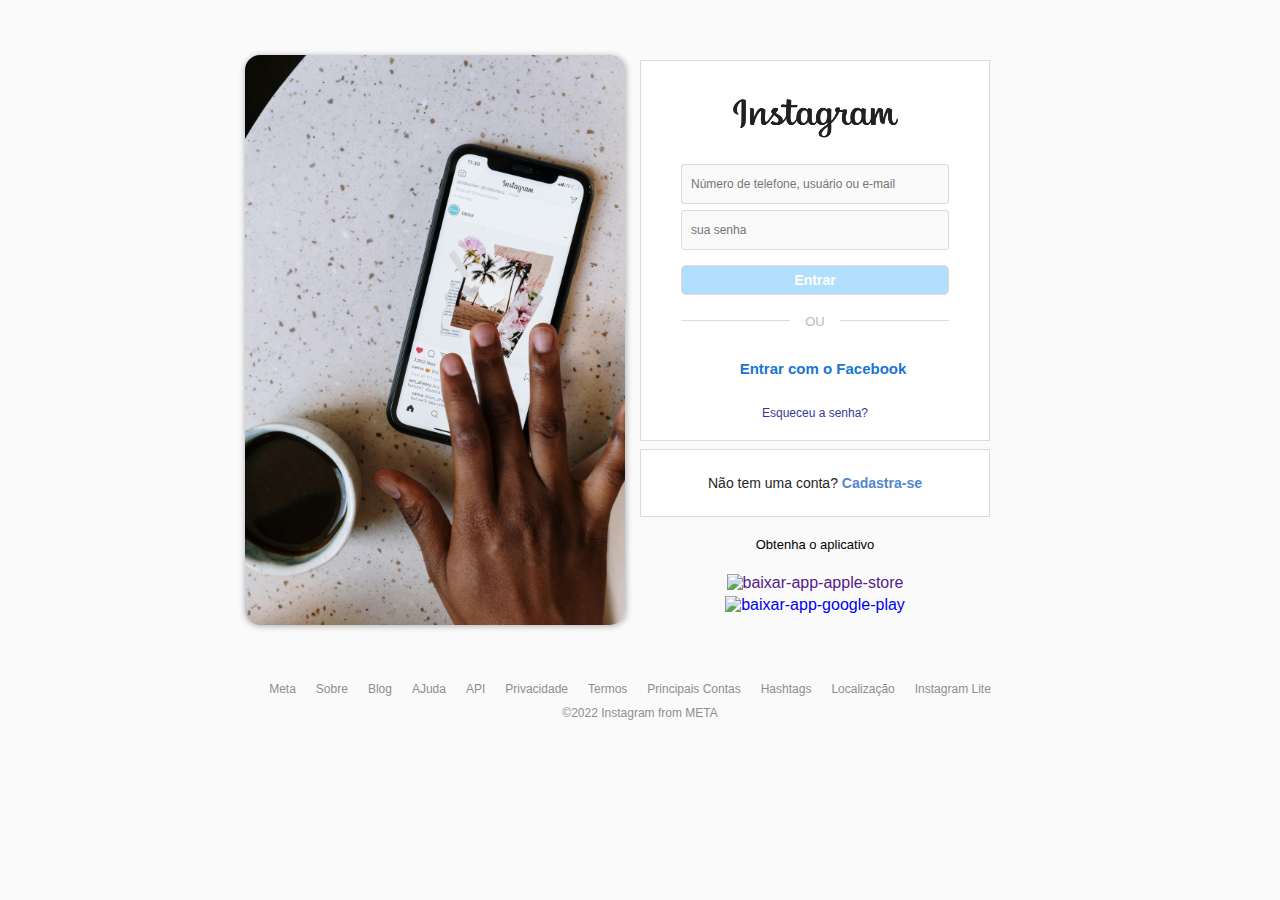
==== Inspiração_home_instagram/index.html @ 8de10107 "Commit e push 02 projetos" ====
<!DOCTYPE html>
<html lang="pt-br">
<head>
    <meta charset="UTF-8">
    <meta name="viewport" content="width=device-width, initial-scale=1.0">
    <title>Instagram</title>
    <link rel="stylesheet" href="css/style.css">
    <link rel="shortcut icon" href="img/instagram.png" type="image/x-icon">
    <link rel="stylesheet" href="css/responsive.css">
</head>
<body>
    <!-- Tag para todo o conteúdo principal -->
    <main>
        <!-- Tag para segmentar a divisão do conteúdo Fotos/Forms -->
        <div id="main-container">

            <!-- Tag para a imagem -->
            <div id="banner-container">
                <img src="img/celular_insta.jpg" alt="Crie uma conta no Instagram">
            </div>

            <!-- Login e Registro -->
            
            
            <div id="form-container">
            <div id="img-box">
                <img class="logo-instagram" src="img/Instagram_logo.png" alt="logo-instagram">
                
                <!-- Form login -->
                <form id="login-form">
                    
                    <input type="text" name="username" placeholder="Número de telefone, usuário ou e-mail">
                    <input type="password" name="senha" placeholder="sua senha">
                    <input type="submit" value="Entrar">
                
                </form>
                <div class="separator">
                    <div class="line">
                        <span>Ou</span>
                    </div>
                </div>    

                <div id="other-links">
                        <div class="facebook-login">
                           <a href="#">
                               <img src="/img/facebook.png" alt="">
                             <span>Entrar com o Facebook</span>
                           </a>
                        </div>
                
                    <div class="forgot-password">
                        <a href="#">Esqueceu a senha?</a>
                    </div>
                        
                </div>


                

            </div>

            <div id="register-container">
                <p>Não tem uma conta? <a href="#">Cadastra-se</a></p>
                
            </div>    
            
            
            <div class="get-app-container">
                
                <p>Obtenha o aplicativo</p>

                <a href="">
                    <img src="/img/logotipo-da-apple.png" alt="baixar-app-apple-store">
                </a>

                <a href="#">

                    <img src="/img/google-play.png" alt="baixar-app-google-play">

                </a>
            </div>



        </div>
    </main>

    <footer>
        <nav>
            <ul class="footer-links">

                <li><a href="#">Meta</a></li>
                <li><a href="#">Sobre</a></li>
                <li><a href="#">Blog</a></li>
                <li><a href="#">AJuda</a></li>
                <li><a href="#">API</a></li>
                <li><a href="#">Privacidade</a></li>
                <li><a href="#">Termos</a></li>
                <li><a href="#">Principais Contas</a></li>
                <li><a href="#">Hashtags</a></li>
                <li><a href="#">Localização</a></li>
                <li><a href="#">Instagram Lite</a></li>
            </ul>
        </nav>
        <p class="copyright">&copy;2022 Instagram from META</p>
    </footer>
</body>
</html>
---- Inspiração_home_instagram/css/style.css ----
/* Geral */
*{
    padding: 0;
    margin: 0;
    box-sizing: border-box;
    font-family: Helvetica, sans-serif;
}

body{
    background-color: #fafafa;
}

/* todo o conteúdo está dentro de main-container */
#main-container{
    display: flex;
    margin-top: 30px;
}

#banner-container, #form-container{
    flex: 1 1 0;
    width: 50%;
}

#banner-container{
    text-align: right;
}

/* a img nunca vai passar de 380px, mas vai ocupar todo o espaço disponível */
#banner-container img{
    width: 100%;
    max-width: 380px;
    margin-right: 15px;
    margin-top: 25px;
    border-radius: 15px;
    box-shadow: 0.5px 1px 6px rgba(0, 0, 0, 0.312);
}

#form-container{
    text-align: center;
}

/* Login */

#img-box{
    background-color: #fff;
    border: 1px solid #dbdbdb;
    width: 350px;
    margin-top: 30px;
}

.logo-instagram{
    width: 175px;
    height: 51px;
    margin: 30px auto 12px;
}

/* form login */

#login-form input{
    display: block;
    font-size: 12px;
    padding: 12px 9px;
    background-color: #fafafa;
    border: 1px solid #dbdbdb;
    border-radius: 3px;
    width: 268px;
    margin: 6px auto;
}
#login-form input[type="submit"]{
    background-color: #b2dffc;
    color: #fff;
    margin-top: 15px;
    border-radius: 5px;
    height: 30px;
    font-size: 14px;
    padding: 0;
    font-weight: bolder;
}

/* separador */

.separator{
    position: relative;
}

.line{
    border-top: 1px solid #dbdbdb;
    width: 268px;
    margin:25px auto 35px ;
}

.separator span{
    position: absolute;
    text-transform: uppercase;
    color: #bbb;
    background-color: #fff;
    top: -6px;
    width: 50px;
    margin-left: -25px;
    font-size: 13px;
}

/* facebook login */

.facebook-login{
    margin-bottom: 25px;
}

.facebook-login a{
    text-decoration: none;
    color: #1976D2;
    display: flex;
    justify-content: center;
    align-items: center;
}
.facebook-login img{
    width: 16px;
    height: 16px;
}

.facebook-login span{
    padding: 2px;
    margin: 2px 3px;
    font-weight: bolder;
    font-size: 15px;
}


/* Esqueceu a senha */
.forgot-password{
    margin-bottom: 20px;
    font-size: 12px;
}

.forgot-password a{
    text-decoration: none;
    color: #373799;

}

/* cadastre-se */

#register-container{
    background-color: #fff;
    border: 1px solid #dbdbdb;
    width: 350px;
    margin-top: 8px;
    padding: 25px;
}

#register-container p{
    color: #262626;
    font-size: 14px;
}

#register-container a{
    color: #5287cc;
    text-decoration: none;
    font-weight: bolder;
}

/* baixar app */

.get-app-container{
    text-align: center;
    width: 350px;
}

.get-app-container p{
    font-size: 13px;
    margin: 20px 0;
}

.get-app-container a{
    text-decoration: none;
}
.get-app-container img{
    width: 35px;
    height: 35px;
    margin: 2px 20px;
}


/* footer */

footer{
    text-align: left;
    width: 100%;
    margin: 50px auto;
    display: flex;
    flex-direction: column;
    justify-content: center;
    align-items: center;
}

footer .footer-links{
    display: flex;
    list-style: none;
}

.footer-links li{
    margin-right: 20px;
    margin-bottom: 9px;
}

.footer-links a,   .copyright{
    text-decoration: none;
    color: #8e8e8e;
    font-size: 12px;
}
---- Inspiração_home_instagram/css/responsive.css ----
/* Celulares */

@media (max-width: 450px){
    body{
        background-color: #fff ;
    }
    #banner-container{
        display: none;
    }


    #main-container, #img-box{
        margin-top: 0;
    }


    #form-container, #img-box, #register-container, .get-app-container{
        width: 100%;
        border: none;
    }
   

    .footer{
        width: 90%;
    }

    .footer-links{
        flex-wrap: wrap;
        justify-content: center;
        margin-bottom: 30px;

    }

}

/* tablets */

@media (max-width: 800px){

    #banner-container, #form-container{
        padding: 18px;
    }
}
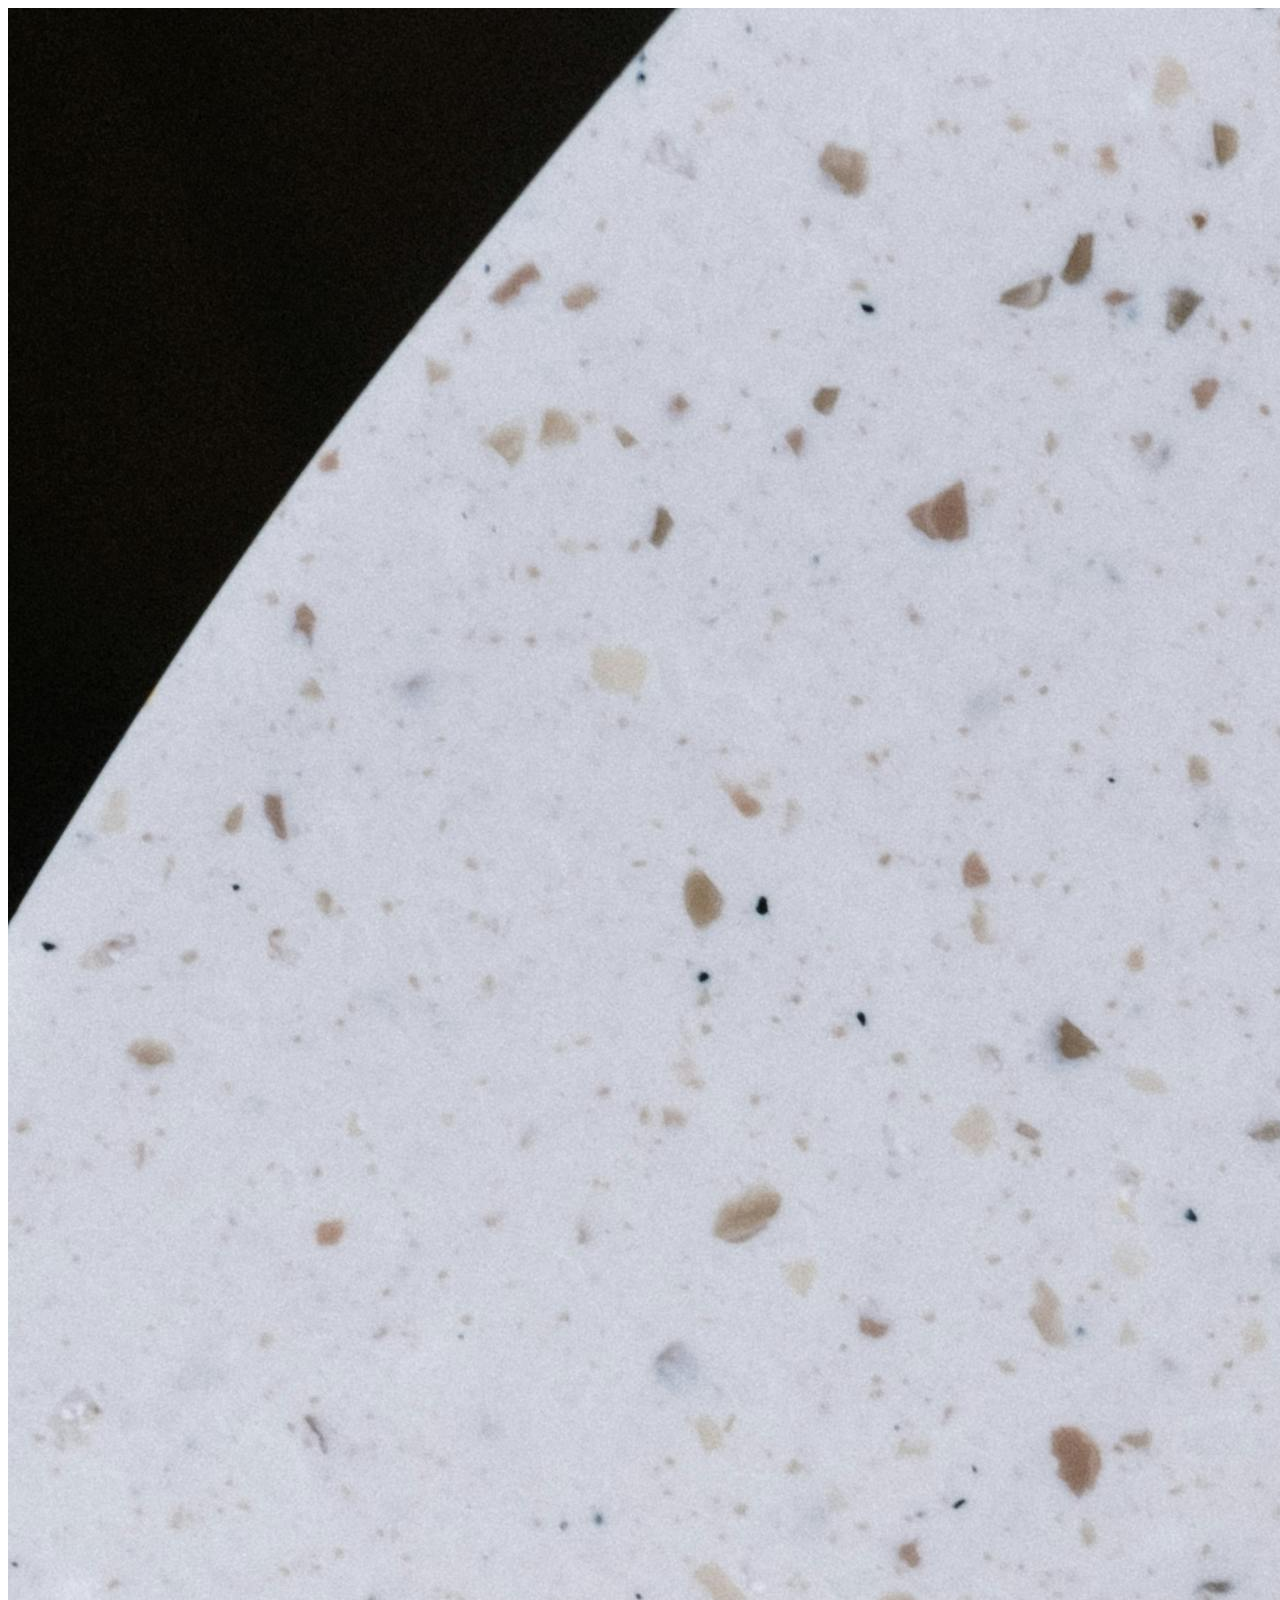
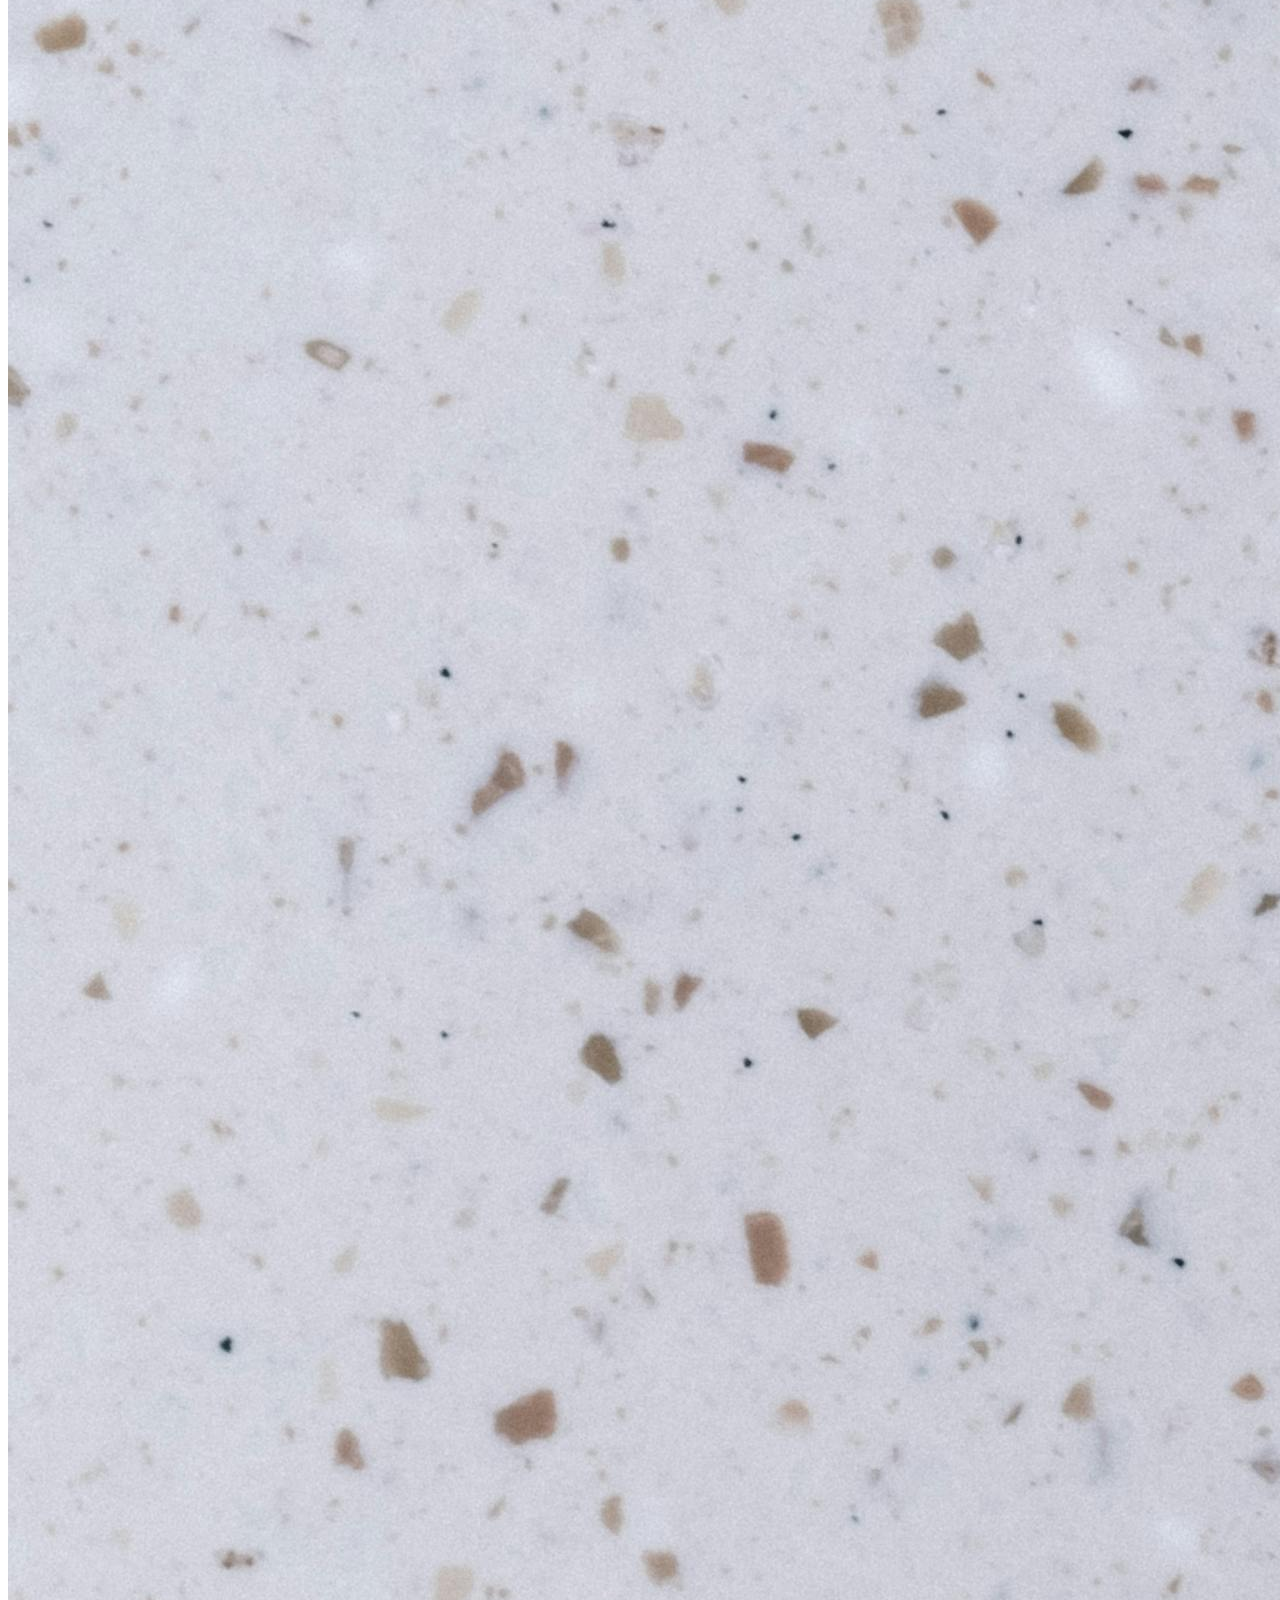
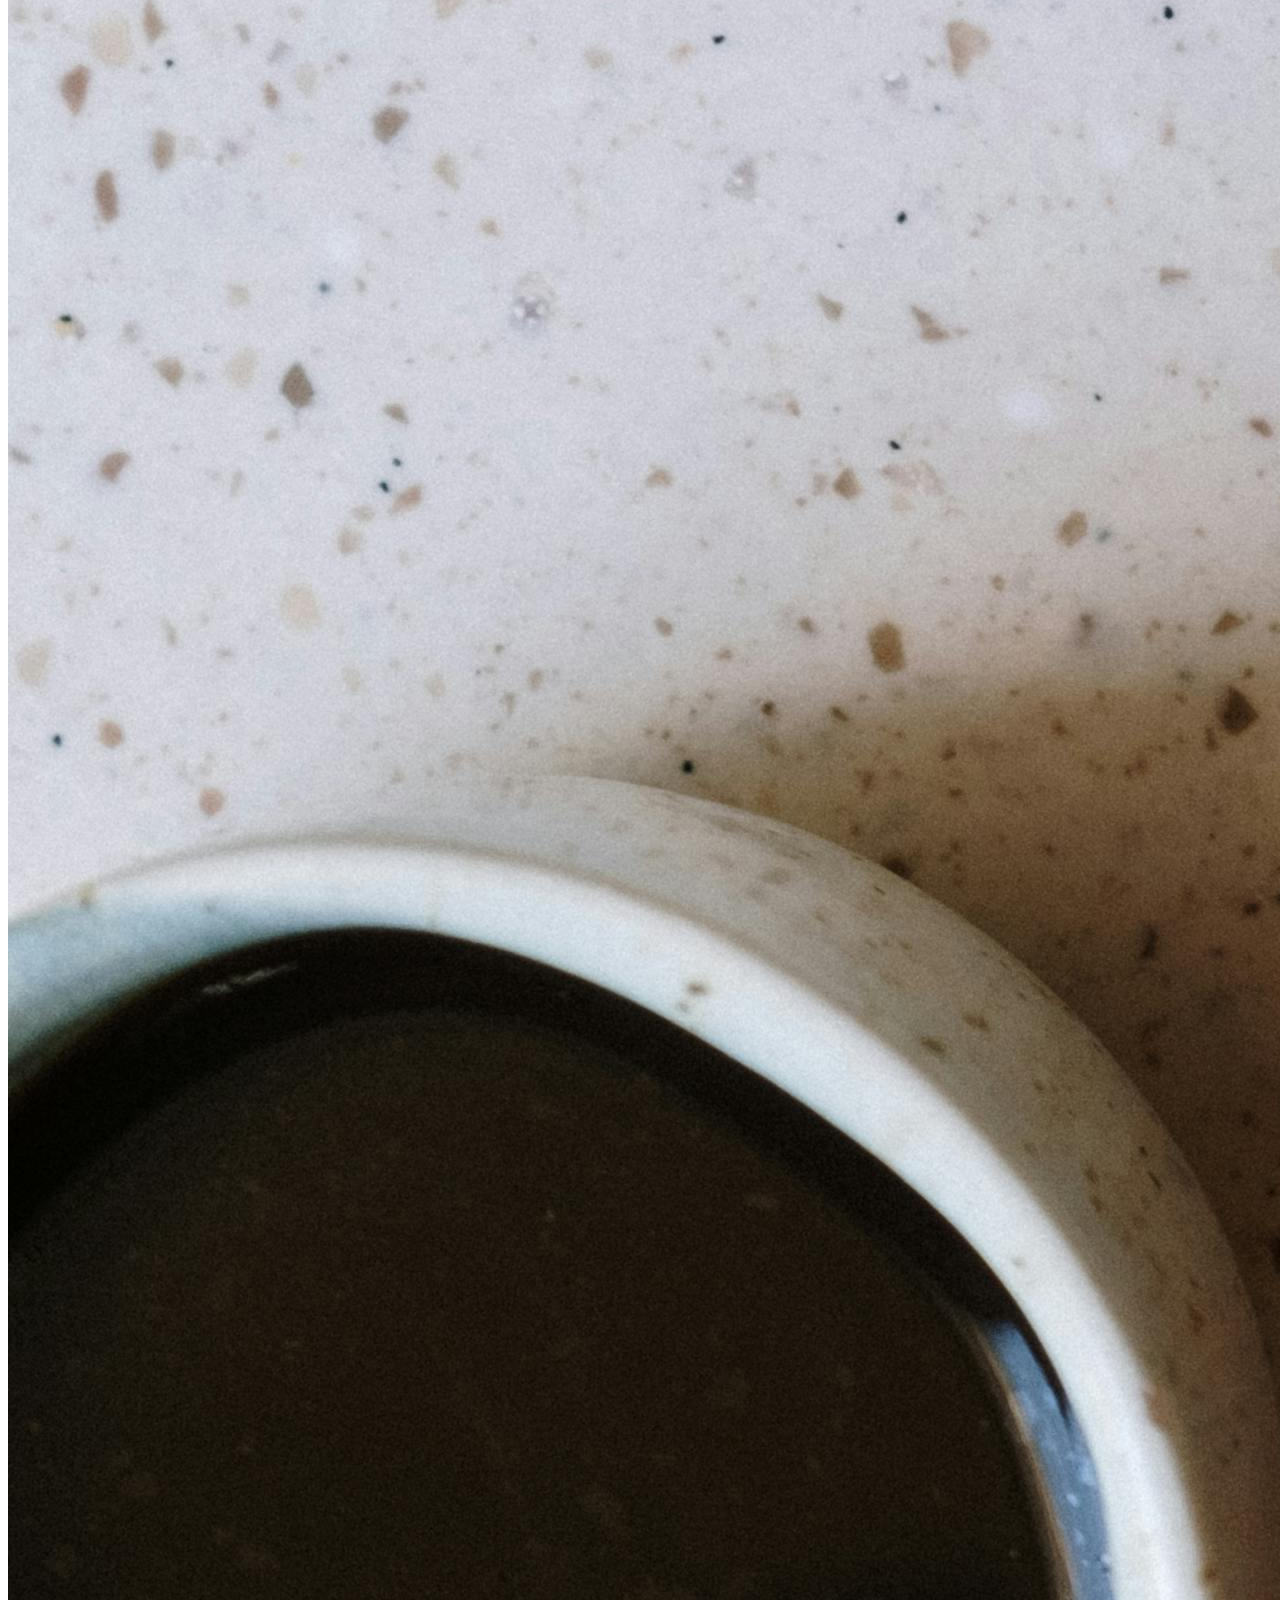
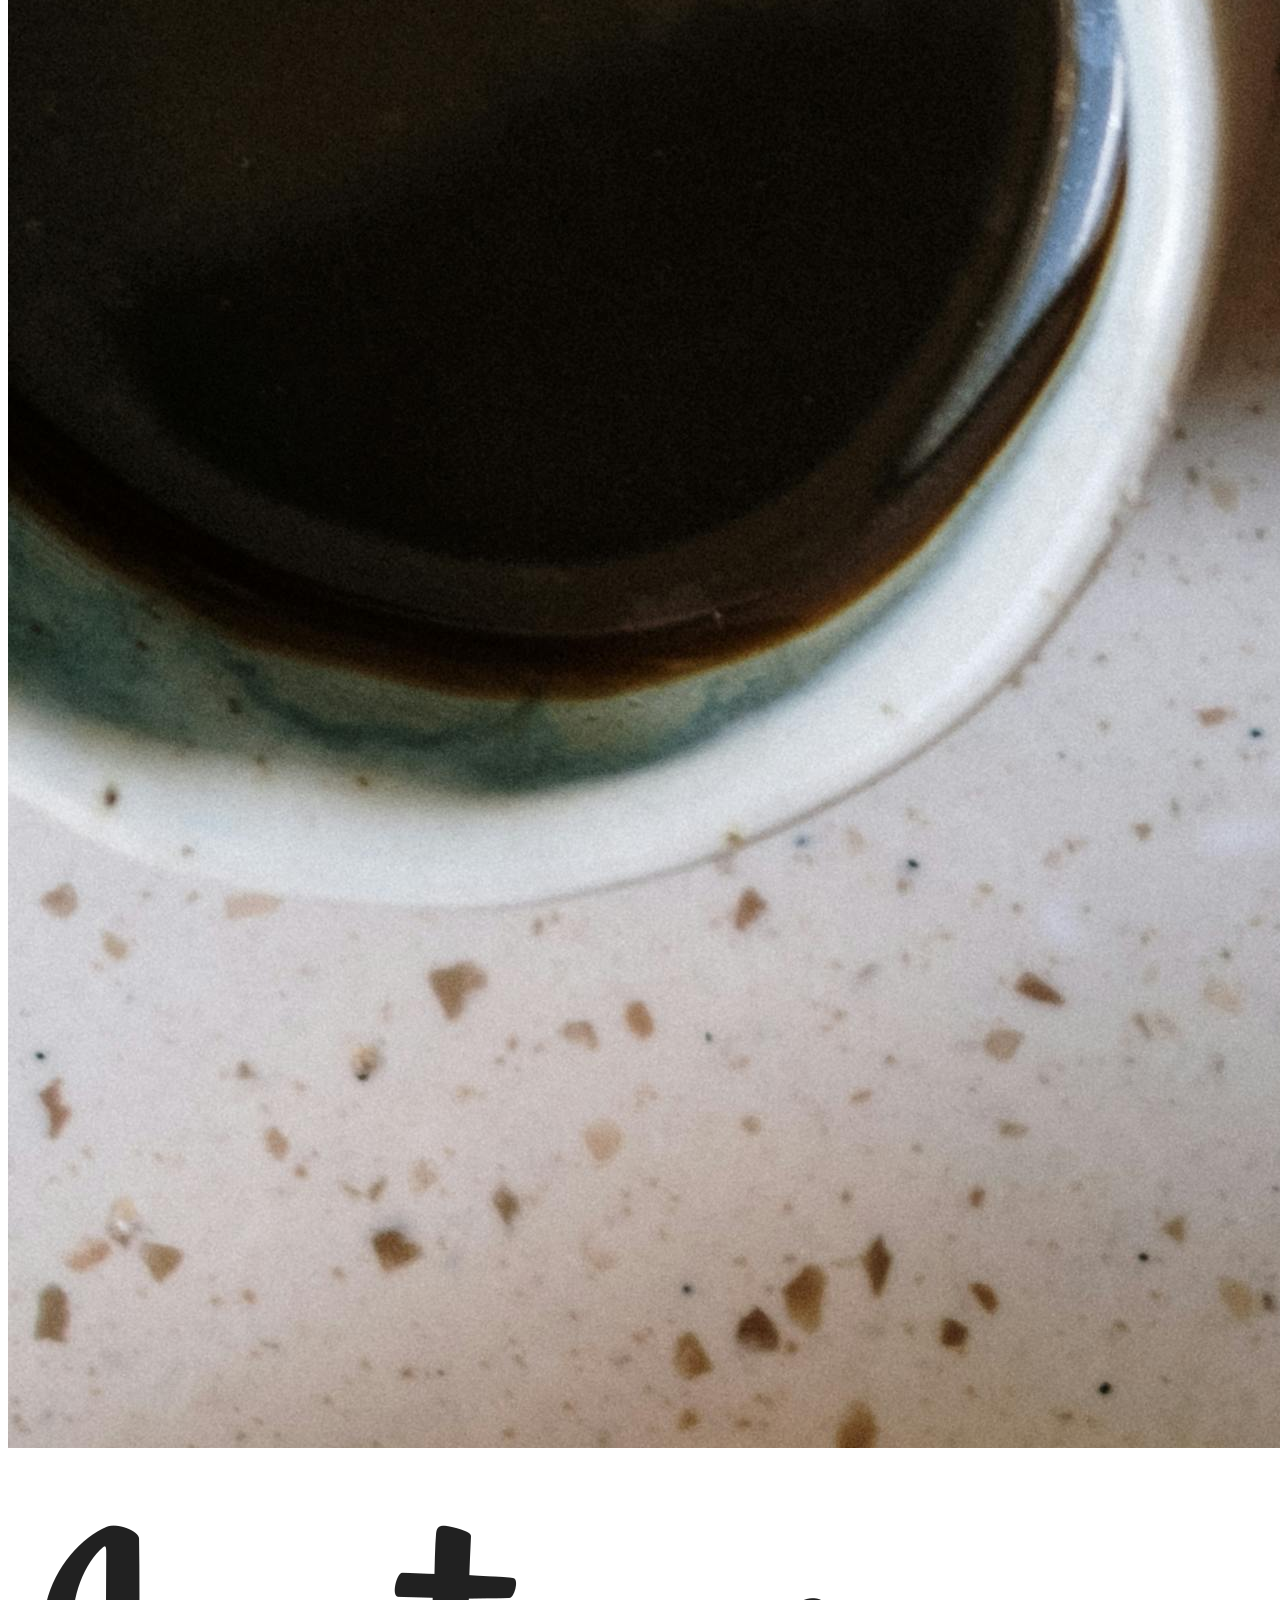
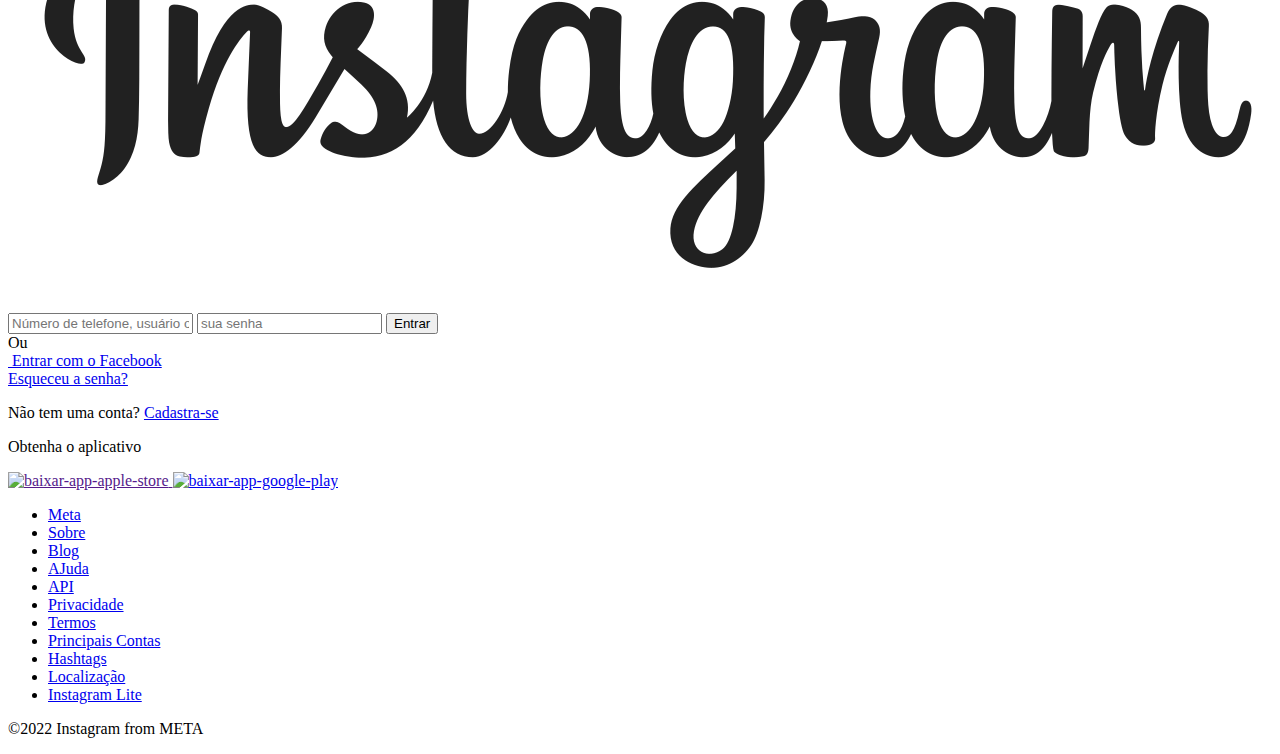
==== commit ebe60f40: "Atualizar o index.html" ====
--- a/Inspiração_home_instagram/index.html
+++ b/Inspiração_home_instagram/index.html
@@ -4,9 +4,9 @@
     <meta charset="UTF-8">
     <meta name="viewport" content="width=device-width, initial-scale=1.0">
     <title>Instagram</title>
-    <link rel="stylesheet" href="css/style.css">
+    <link rel="stylesheet" href="css./style.css">
     <link rel="shortcut icon" href="img/instagram.png" type="image/x-icon">
-    <link rel="stylesheet" href="css/responsive.css">
+    <link rel="stylesheet" href="css./responsive.css">
 </head>
 <body>
     <!-- Tag para todo o conteúdo principal -->
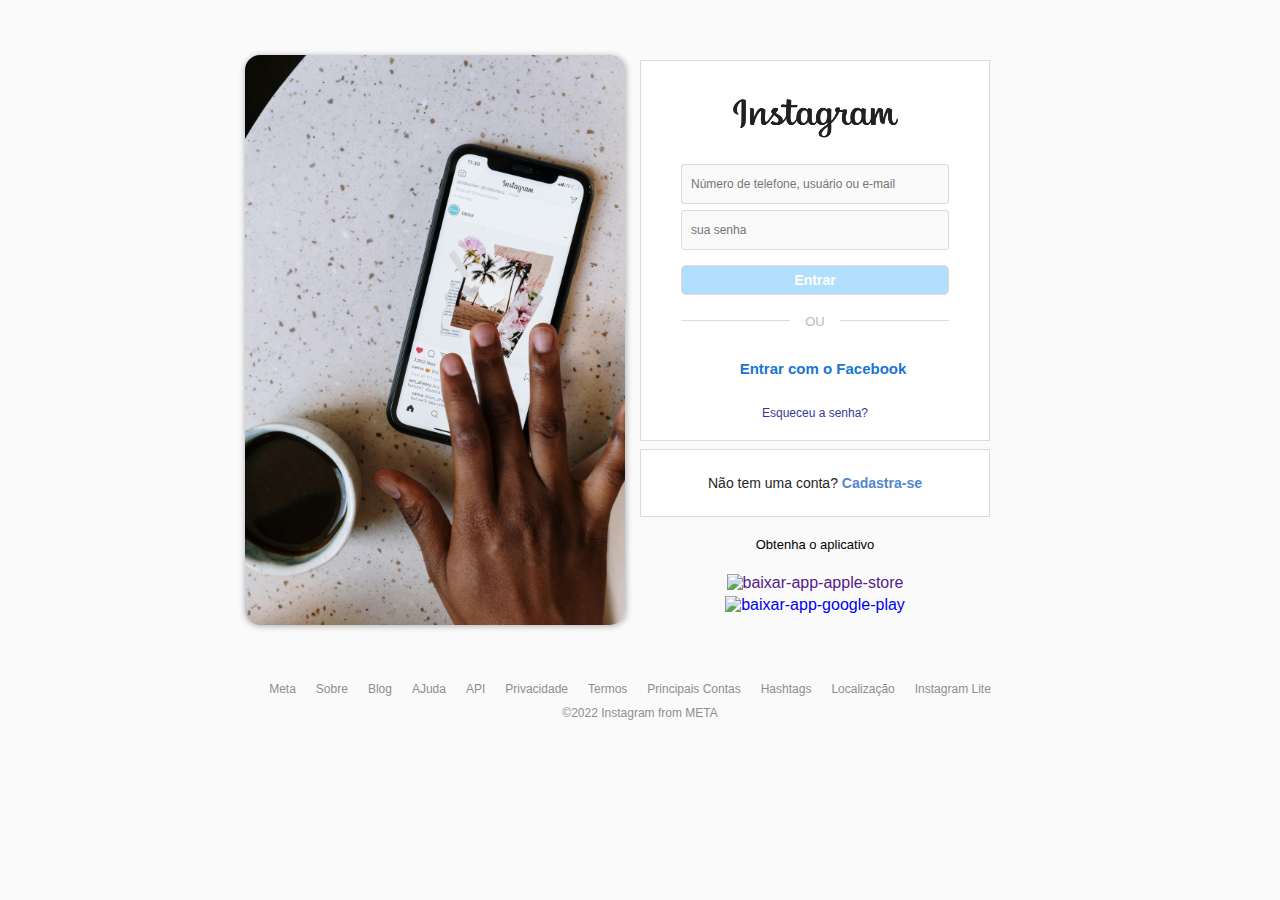
==== commit 9b5a1281: "Atualizar o index.html" ====
--- a/Inspiração_home_instagram/index.html
+++ b/Inspiração_home_instagram/index.html
@@ -4,9 +4,9 @@
     <meta charset="UTF-8">
     <meta name="viewport" content="width=device-width, initial-scale=1.0">
     <title>Instagram</title>
-    <link rel="stylesheet" href="css./style.css">
+    <link rel="stylesheet" href="css/style.css">
     <link rel="shortcut icon" href="img/instagram.png" type="image/x-icon">
-    <link rel="stylesheet" href="css./responsive.css">
+    <link rel="stylesheet" href="css/responsive.css">
 </head>
 <body>
     <!-- Tag para todo o conteúdo principal -->
--- a/Inspiração_home_instagram/css/style.css
+++ b/Inspiração_home_instagram/css/style.css
@@ -0,0 +1,210 @@
+/* Geral */
+*{
+    padding: 0;
+    margin: 0;
+    box-sizing: border-box;
+    font-family: Helvetica, sans-serif;
+}
+
+body{
+    background-color: #fafafa;
+}
+
+/* todo o conteúdo está dentro de main-container */
+#main-container{
+    display: flex;
+    margin-top: 30px;
+}
+
+#banner-container, #form-container{
+    flex: 1 1 0;
+    width: 50%;
+}
+
+#banner-container{
+    text-align: right;
+}
+
+/* a img nunca vai passar de 380px, mas vai ocupar todo o espaço disponível */
+#banner-container img{
+    width: 100%;
+    max-width: 380px;
+    margin-right: 15px;
+    margin-top: 25px;
+    border-radius: 15px;
+    box-shadow: 0.5px 1px 6px rgba(0, 0, 0, 0.312);
+}
+
+#form-container{
+    text-align: center;
+}
+
+/* Login */
+
+#img-box{
+    background-color: #fff;
+    border: 1px solid #dbdbdb;
+    width: 350px;
+    margin-top: 30px;
+}
+
+.logo-instagram{
+    width: 175px;
+    height: 51px;
+    margin: 30px auto 12px;
+}
+
+/* form login */
+
+#login-form input{
+    display: block;
+    font-size: 12px;
+    padding: 12px 9px;
+    background-color: #fafafa;
+    border: 1px solid #dbdbdb;
+    border-radius: 3px;
+    width: 268px;
+    margin: 6px auto;
+}
+#login-form input[type="submit"]{
+    background-color: #b2dffc;
+    color: #fff;
+    margin-top: 15px;
+    border-radius: 5px;
+    height: 30px;
+    font-size: 14px;
+    padding: 0;
+    font-weight: bolder;
+}
+
+/* separador */
+
+.separator{
+    position: relative;
+}
+
+.line{
+    border-top: 1px solid #dbdbdb;
+    width: 268px;
+    margin:25px auto 35px ;
+}
+
+.separator span{
+    position: absolute;
+    text-transform: uppercase;
+    color: #bbb;
+    background-color: #fff;
+    top: -6px;
+    width: 50px;
+    margin-left: -25px;
+    font-size: 13px;
+}
+
+/* facebook login */
+
+.facebook-login{
+    margin-bottom: 25px;
+}
+
+.facebook-login a{
+    text-decoration: none;
+    color: #1976D2;
+    display: flex;
+    justify-content: center;
+    align-items: center;
+}
+.facebook-login img{
+    width: 16px;
+    height: 16px;
+}
+
+.facebook-login span{
+    padding: 2px;
+    margin: 2px 3px;
+    font-weight: bolder;
+    font-size: 15px;
+}
+
+
+/* Esqueceu a senha */
+.forgot-password{
+    margin-bottom: 20px;
+    font-size: 12px;
+}
+
+.forgot-password a{
+    text-decoration: none;
+    color: #373799;
+
+}
+
+/* cadastre-se */
+
+#register-container{
+    background-color: #fff;
+    border: 1px solid #dbdbdb;
+    width: 350px;
+    margin-top: 8px;
+    padding: 25px;
+}
+
+#register-container p{
+    color: #262626;
+    font-size: 14px;
+}
+
+#register-container a{
+    color: #5287cc;
+    text-decoration: none;
+    font-weight: bolder;
+}
+
+/* baixar app */
+
+.get-app-container{
+    text-align: center;
+    width: 350px;
+}
+
+.get-app-container p{
+    font-size: 13px;
+    margin: 20px 0;
+}
+
+.get-app-container a{
+    text-decoration: none;
+}
+.get-app-container img{
+    width: 35px;
+    height: 35px;
+    margin: 2px 20px;
+}
+
+
+/* footer */
+
+footer{
+    text-align: left;
+    width: 100%;
+    margin: 50px auto;
+    display: flex;
+    flex-direction: column;
+    justify-content: center;
+    align-items: center;
+}
+
+footer .footer-links{
+    display: flex;
+    list-style: none;
+}
+
+.footer-links li{
+    margin-right: 20px;
+    margin-bottom: 9px;
+}
+
+.footer-links a,   .copyright{
+    text-decoration: none;
+    color: #8e8e8e;
+    font-size: 12px;
+}--- a/Inspiração_home_instagram/css/responsive.css
+++ b/Inspiração_home_instagram/css/responsive.css
@@ -0,0 +1,43 @@
+/* Celulares */
+
+@media (max-width: 450px){
+    body{
+        background-color: #fff ;
+    }
+    #banner-container{
+        display: none;
+    }
+
+
+    #main-container, #img-box{
+        margin-top: 0;
+    }
+
+
+    #form-container, #img-box, #register-container, .get-app-container{
+        width: 100%;
+        border: none;
+    }
+   
+
+    .footer{
+        width: 90%;
+    }
+
+    .footer-links{
+        flex-wrap: wrap;
+        justify-content: center;
+        margin-bottom: 30px;
+
+    }
+
+}
+
+/* tablets */
+
+@media (max-width: 800px){
+
+    #banner-container, #form-container{
+        padding: 18px;
+    }
+}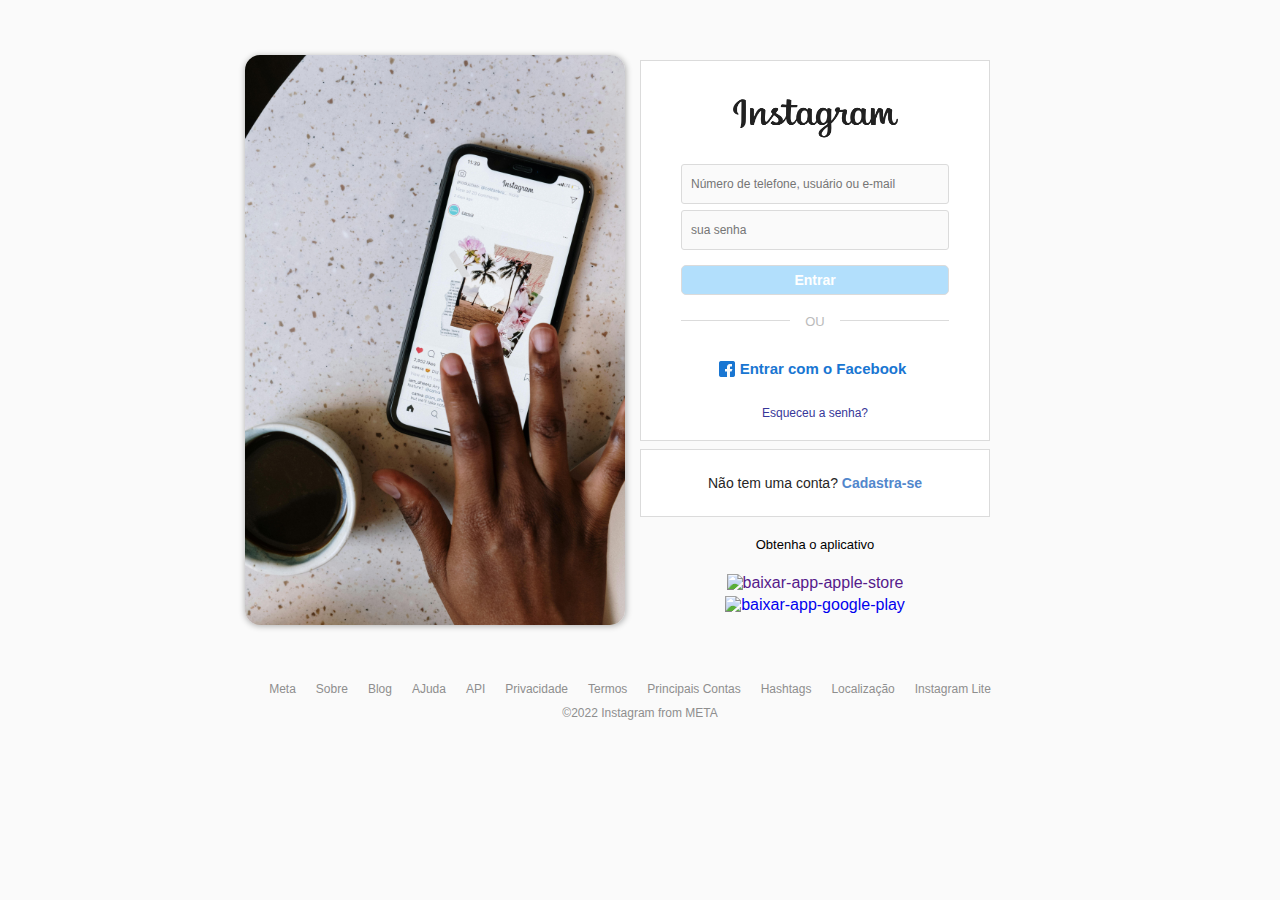
==== commit 796186ed: "Atualizar o index.html" ====
--- a/Inspiração_home_instagram/index.html
+++ b/Inspiração_home_instagram/index.html
@@ -16,7 +16,7 @@
 
             <!-- Tag para a imagem -->
             <div id="banner-container">
-                <img src="img/celular_insta.jpg" alt="Crie uma conta no Instagram">
+                <img src="./img/celular_insta.jpg" alt="Crie uma conta no Instagram">
             </div>
 
             <!-- Login e Registro -->
@@ -43,7 +43,7 @@
                 <div id="other-links">
                         <div class="facebook-login">
                            <a href="#">
-                               <img src="/img/facebook.png" alt="">
+                               <img src="./img/facebook.png" alt="">
                              <span>Entrar com o Facebook</span>
                            </a>
                         </div>
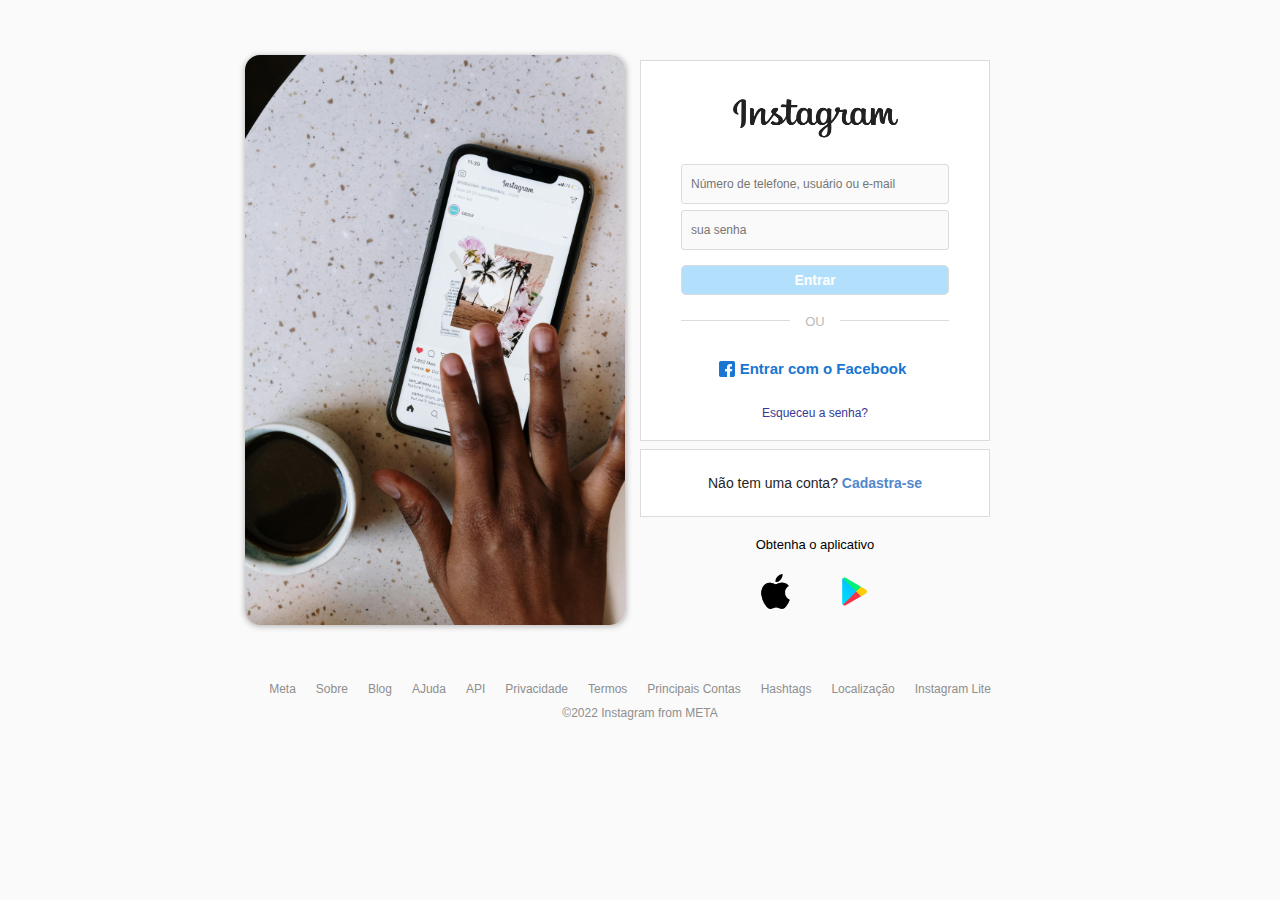
==== commit 80f85122: "Atualizar o index.html" ====
--- a/Inspiração_home_instagram/index.html
+++ b/Inspiração_home_instagram/index.html
@@ -16,7 +16,7 @@
 
             <!-- Tag para a imagem -->
             <div id="banner-container">
-                <img src="./img/celular_insta.jpg" alt="Crie uma conta no Instagram">
+                <img src="img/celular_insta.jpg" alt="Crie uma conta no Instagram">
             </div>
 
             <!-- Login e Registro -->
@@ -43,7 +43,7 @@
                 <div id="other-links">
                         <div class="facebook-login">
                            <a href="#">
-                               <img src="./img/facebook.png" alt="">
+                               <img src="img/facebook.png" alt="">
                              <span>Entrar com o Facebook</span>
                            </a>
                         </div>
@@ -70,12 +70,12 @@
                 <p>Obtenha o aplicativo</p>
 
                 <a href="">
-                    <img src="/img/logotipo-da-apple.png" alt="baixar-app-apple-store">
+                    <img src="img/logotipo-da-apple.png" alt="baixar-app-apple-store">
                 </a>
 
                 <a href="#">
 
-                    <img src="/img/google-play.png" alt="baixar-app-google-play">
+                    <img src="img/google-play.png" alt="baixar-app-google-play">
 
                 </a>
             </div>
